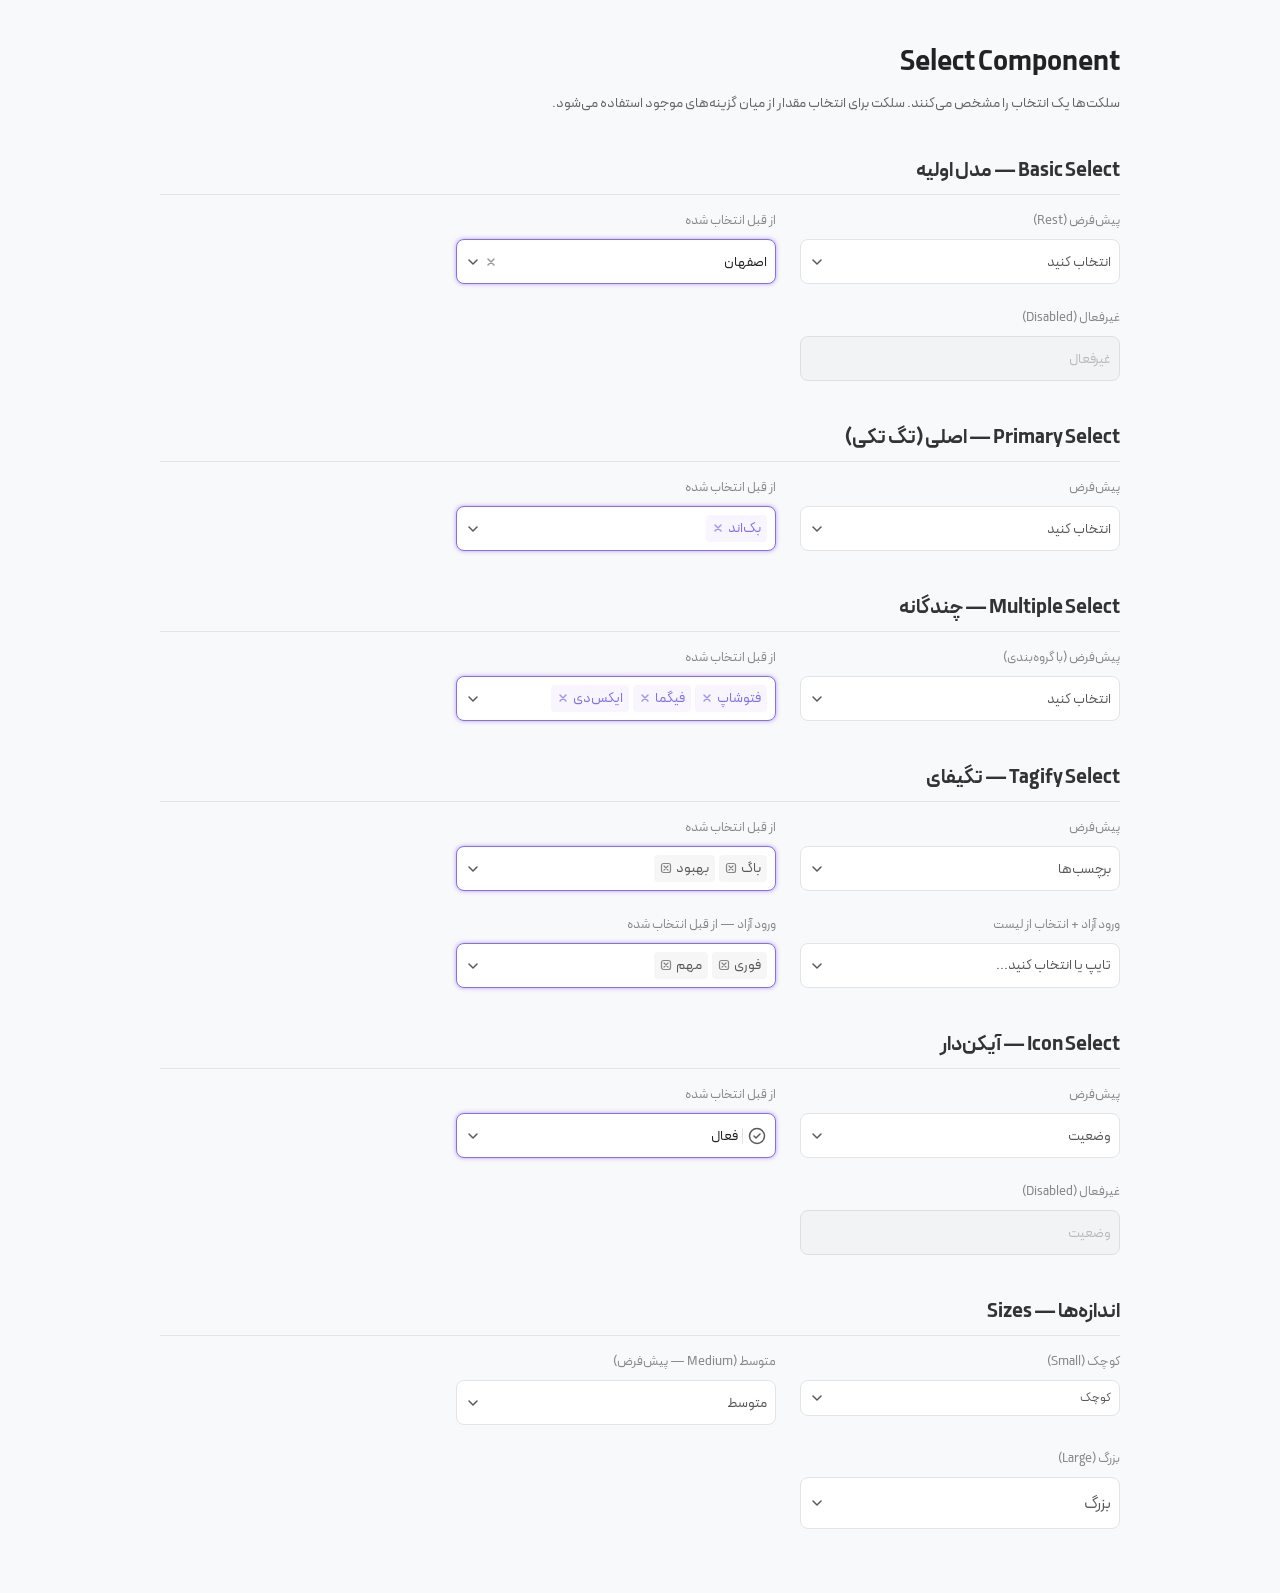
==== components/select/index.html @ 2869a3de "feat: initial commit — EsanjUiKit component library Pure HTML/CSS/JS UI component library with RTL (" ====
<!DOCTYPE html>
<html lang="fa" dir="rtl">
<head>
  <meta charset="UTF-8">
  <meta name="viewport" content="width=device-width, initial-scale=1.0">
  <title>Select Component — Demo</title>
  <link rel="stylesheet" href="../colors/colors.css">
  <link rel="stylesheet" href="../typography/typography.css">
  <link rel="stylesheet" href="select.css">
  <style>
    @font-face {
      font-family: 'Peyda(FaNum)';
      src: local('Peyda'), local('Peyda-Regular');
    }
    body {
      font-family: 'Peyda(FaNum)', Tahoma, sans-serif;
      background: #f8f9fa;
      margin: 0;
      padding: 40px 24px;
      direction: rtl;
    }
    h1 { font-size: 28px; color: #222; margin: 0 0 8px; }
    h2 { font-size: 20px; color: #333; margin: 40px 0 16px; padding-bottom: 8px; border-bottom: 1px solid #e2e4e6; }
    h3 { font-size: 16px; color: #555; margin: 24px 0 12px; }
    p.desc { color: #666; font-size: 14px; margin: 0 0 32px; }
    .demo-row {
      display: flex;
      flex-wrap: wrap;
      gap: 24px;
      align-items: flex-start;
      margin-bottom: 24px;
    }
    .demo-col {
      display: flex;
      flex-direction: column;
      gap: 8px;
    }
    .demo-col label {
      font-size: 13px;
      color: #888;
    }
    .container {
      max-width: 960px;
      margin: 0 auto;
    }
  </style>
</head>
<body>
  <div class="container">

    <h1>Select Component</h1>
    <p class="desc">سلکت‌ها یک انتخاب را مشخص می‌کنند. سلکت برای انتخاب مقدار از میان گزینه‌های موجود استفاده می‌شود.</p>

    <!-- ==========================================
         Basic Select
         ========================================== -->
    <h2>Basic Select — مدل اولیه</h2>

    <div class="demo-row">
      <div class="demo-col">
        <label>پیش‌فرض (Rest)</label>
        <div class="select select--basic" data-type="basic" data-placeholder="انتخاب کنید">
          <input type="hidden" name="basic_select" />
          <button class="select__trigger" type="button">
            <span class="select__value">انتخاب کنید</span>
          </button>
          <div class="select__dropdown">
            <div class="select__search">
              <input type="text" class="select__search-input" placeholder="جستجو..." />
            </div>
            <ul class="select__list" role="listbox">
              <li class="select__item" data-value="option1">گزینه اول</li>
              <li class="select__item" data-value="option2">گزینه دوم</li>
              <li class="select__item" data-value="option3">گزینه سوم</li>
              <li class="select__item" data-value="option4">گزینه چهارم</li>
              <li class="select__item" data-value="option5">گزینه پنجم</li>
              <li class="select__item" data-value="option6">گزینه ششم</li>
              <li class="select__item" data-value="option7">گزینه هفتم</li>
              <li class="select__item" data-value="option8">گزینه هشتم</li>
            </ul>
          </div>
        </div>
      </div>

      <div class="demo-col">
        <label>از قبل انتخاب شده</label>
        <div class="select select--basic" data-type="basic" data-placeholder="انتخاب کنید">
          <input type="hidden" name="city" />
          <button class="select__trigger" type="button">
            <span class="select__value">انتخاب کنید</span>
          </button>
          <div class="select__dropdown">
            <div class="select__search">
              <input type="text" class="select__search-input" placeholder="جستجو..." />
            </div>
            <ul class="select__list" role="listbox">
              <li class="select__item" data-value="tehran">تهران</li>
              <li class="select__item select__item--selected" data-value="isfahan">اصفهان</li>
              <li class="select__item" data-value="shiraz">شیراز</li>
              <li class="select__item" data-value="tabriz">تبریز</li>
              <li class="select__item" data-value="mashhad">مشهد</li>
            </ul>
          </div>
        </div>
      </div>

      <div class="demo-col">
        <label>غیرفعال (Disabled)</label>
        <div class="select select--basic select--disabled" data-type="basic" data-placeholder="غیرفعال">
          <button class="select__trigger" type="button" disabled>
            <span class="select__value">غیرفعال</span>
          </button>
          <div class="select__dropdown">
            <ul class="select__list" role="listbox">
              <li class="select__item">گزینه اول</li>
            </ul>
          </div>
        </div>
      </div>
    </div>

    <!-- ==========================================
         Primary Select (Single Tag)
         ========================================== -->
    <h2>Primary Select — اصلی (تگ تکی)</h2>

    <div class="demo-row">
      <div class="demo-col">
        <label>پیش‌فرض</label>
        <div class="select select--primary" data-type="primary" data-placeholder="انتخاب کنید">
          <input type="hidden" name="department" />
          <button class="select__trigger" type="button">
            <span class="select__value">انتخاب کنید</span>
          </button>
          <div class="select__dropdown">
            <ul class="select__list" role="listbox">
              <li class="select__item" data-value="design">طراحی</li>
              <li class="select__item" data-value="development">توسعه</li>
              <li class="select__item" data-value="marketing">بازاریابی</li>
              <li class="select__item" data-value="management">مدیریت</li>
            </ul>
          </div>
        </div>
      </div>

      <div class="demo-col">
        <label>از قبل انتخاب شده</label>
        <div class="select select--primary" data-type="primary" data-placeholder="انتخاب کنید">
          <input type="hidden" name="role" />
          <button class="select__trigger" type="button">
            <span class="select__value">انتخاب کنید</span>
          </button>
          <div class="select__dropdown">
            <ul class="select__list" role="listbox">
              <li class="select__item" data-value="frontend">فرانت‌اند</li>
              <li class="select__item select__item--selected" data-value="backend">بک‌اند</li>
              <li class="select__item" data-value="fullstack">فول‌استک</li>
              <li class="select__item" data-value="devops">دواپس</li>
            </ul>
          </div>
        </div>
      </div>
    </div>

    <!-- ==========================================
         Multiple Select
         ========================================== -->
    <h2>Multiple Select — چندگانه</h2>

    <div class="demo-row">
      <div class="demo-col">
        <label>پیش‌فرض (با گروه‌بندی)</label>
        <div class="select select--multiple" data-type="multiple" data-placeholder="انتخاب کنید">
          <input type="hidden" name="languages" />
          <button class="select__trigger" type="button">
            <span class="select__value">انتخاب کنید</span>
          </button>
          <div class="select__dropdown">
            <ul class="select__list" role="listbox" aria-multiselectable="true">
              <li class="select__item select__item--group">پایه</li>
              <li class="select__item" data-value="html">HTML</li>
              <li class="select__item" data-value="css">CSS</li>
              <li class="select__item" data-value="js">JavaScript</li>
              <li class="select__item select__item--group">فریم‌ورک</li>
              <li class="select__item" data-value="ts">TypeScript</li>
              <li class="select__item" data-value="react">React</li>
              <li class="select__item" data-value="vue">Vue</li>
            </ul>
          </div>
        </div>
      </div>

      <div class="demo-col">
        <label>از قبل انتخاب شده</label>
        <div class="select select--multiple" data-type="multiple" data-placeholder="مهارت‌ها">
          <input type="hidden" name="skills" />
          <button class="select__trigger" type="button">
            <span class="select__value">مهارت‌ها</span>
          </button>
          <div class="select__dropdown">
            <ul class="select__list" role="listbox" aria-multiselectable="true">
              <li class="select__item select__item--group">ادوبی</li>
              <li class="select__item select__item--selected" data-value="photoshop">فتوشاپ</li>
              <li class="select__item" data-value="illustrator">ایلاستریتور</li>
              <li class="select__item select__item--group">طراحی UI</li>
              <li class="select__item select__item--selected" data-value="figma">فیگما</li>
              <li class="select__item select__item--selected" data-value="xd">ایکس‌دی</li>
              <li class="select__item" data-value="sketch">اسکچ</li>
            </ul>
          </div>
        </div>
      </div>
    </div>

    <!-- ==========================================
         Tagify Select
         ========================================== -->
    <h2>Tagify Select — تگیفای</h2>

    <div class="demo-row">
      <div class="demo-col">
        <label>پیش‌فرض</label>
        <div class="select select--tagify" data-type="tagify" data-placeholder="برچسب‌ها">
          <input type="hidden" name="tags" />
          <button class="select__trigger" type="button">
            <span class="select__value">برچسب‌ها</span>
          </button>
          <div class="select__dropdown">
            <ul class="select__list" role="listbox" aria-multiselectable="true">
              <li class="select__item" data-value="urgent">فوری</li>
              <li class="select__item" data-value="important">مهم</li>
              <li class="select__item" data-value="review">بررسی</li>
              <li class="select__item" data-value="done">انجام شده</li>
              <li class="select__item" data-value="pending">در انتظار</li>
            </ul>
          </div>
        </div>
      </div>

      <div class="demo-col">
        <label>از قبل انتخاب شده</label>
        <div class="select select--tagify" data-type="tagify" data-placeholder="برچسب‌ها">
          <input type="hidden" name="labels" />
          <button class="select__trigger" type="button">
            <span class="select__value">برچسب‌ها</span>
          </button>
          <div class="select__dropdown">
            <ul class="select__list" role="listbox" aria-multiselectable="true">
              <li class="select__item select__item--selected" data-value="bug">باگ</li>
              <li class="select__item" data-value="feature">ویژگی</li>
              <li class="select__item select__item--selected" data-value="enhancement">بهبود</li>
              <li class="select__item" data-value="docs">مستندات</li>
            </ul>
          </div>
        </div>
      </div>

      <div class="demo-col">
        <label>ورود آزاد + انتخاب از لیست</label>
        <div class="select select--tagify" data-type="tagify" data-placeholder="تایپ یا انتخاب کنید..." data-free-input="true">
          <input type="hidden" name="free_tags" />
          <button class="select__trigger" type="button"></button>
          <div class="select__dropdown">
            <ul class="select__list" role="listbox" aria-multiselectable="true">
              <li class="select__item" data-value="فوری">فوری</li>
              <li class="select__item" data-value="مهم">مهم</li>
              <li class="select__item" data-value="بررسی">بررسی</li>
              <li class="select__item" data-value="انجام شده">انجام شده</li>
              <li class="select__item" data-value="در انتظار">در انتظار</li>
            </ul>
          </div>
        </div>
      </div>

      <div class="demo-col">
        <label>ورود آزاد — از قبل انتخاب شده</label>
        <div class="select select--tagify" data-type="tagify" data-placeholder="تایپ یا انتخاب کنید..." data-free-input="true">
          <input type="hidden" name="free_tags_preset" />
          <button class="select__trigger" type="button"></button>
          <div class="select__dropdown">
            <ul class="select__list" role="listbox" aria-multiselectable="true">
              <li class="select__item select__item--selected" data-value="فوری">فوری</li>
              <li class="select__item select__item--selected" data-value="مهم">مهم</li>
              <li class="select__item" data-value="بررسی">بررسی</li>
              <li class="select__item" data-value="انجام شده">انجام شده</li>
            </ul>
          </div>
        </div>
      </div>
    </div>

    <!-- ==========================================
         Icon Select
         ========================================== -->
    <h2>Icon Select — آیکن‌دار</h2>

    <div class="demo-row">
      <div class="demo-col">
        <label>پیش‌فرض</label>
        <div class="select select--icon" data-type="icon" data-placeholder="وضعیت">
          <input type="hidden" name="status" />
          <button class="select__trigger" type="button">
            <span class="select__value">وضعیت</span>
          </button>
          <div class="select__dropdown">
            <ul class="select__list" role="listbox">
              <li class="select__item" data-value="active">
                <span class="select__item-icon">
                  <svg viewBox="0 0 20 20" fill="none" xmlns="http://www.w3.org/2000/svg">
                    <circle cx="10" cy="10" r="7.5" stroke="currentColor" stroke-width="1.5"/>
                    <path d="M7 10L9 12L13 8" stroke="currentColor" stroke-width="1.5" stroke-linecap="round" stroke-linejoin="round"/>
                  </svg>
                </span>
                فعال
              </li>
              <li class="select__item" data-value="inactive">
                <span class="select__item-icon">
                  <svg viewBox="0 0 20 20" fill="none">
                    <circle cx="10" cy="10" r="7.5" stroke="currentColor" stroke-width="1.5"/>
                    <path d="M7.5 7.5L12.5 12.5M12.5 7.5L7.5 12.5" stroke="currentColor" stroke-width="1.5" stroke-linecap="round"/>
                  </svg>
                </span>
                غیرفعال
              </li>
              <li class="select__item" data-value="pending">
                <span class="select__item-icon">
                  <svg viewBox="0 0 20 20" fill="none">
                    <circle cx="10" cy="10" r="7.5" stroke="currentColor" stroke-width="1.5"/>
                    <path d="M10 6.5V10L12.5 12" stroke="currentColor" stroke-width="1.5" stroke-linecap="round" stroke-linejoin="round"/>
                  </svg>
                </span>
                در انتظار
              </li>
              <li class="select__item" data-value="archived">
                <span class="select__item-icon">
                  <svg viewBox="0 0 20 20" fill="none">
                    <rect x="3.5" y="8" width="13" height="8.5" rx="1" stroke="currentColor" stroke-width="1.5"/>
                    <path d="M2.5 5.5H17.5" stroke="currentColor" stroke-width="1.5" stroke-linecap="round"/>
                    <path d="M1.5 3.5H18.5" stroke="currentColor" stroke-width="1.5" stroke-linecap="round"/>
                    <path d="M8 11.5H12" stroke="currentColor" stroke-width="1.5" stroke-linecap="round"/>
                  </svg>
                </span>
                آرشیو
              </li>
            </ul>
          </div>
        </div>
      </div>

      <div class="demo-col">
        <label>از قبل انتخاب شده</label>
        <div class="select select--icon" data-type="icon" data-placeholder="وضعیت">
          <input type="hidden" name="status_preset" />
          <button class="select__trigger" type="button">
            <span class="select__value">وضعیت</span>
          </button>
          <div class="select__dropdown">
            <ul class="select__list" role="listbox">
              <li class="select__item select__item--selected" data-value="active">
                <span class="select__item-icon">
                  <svg viewBox="0 0 20 20" fill="none">
                    <circle cx="10" cy="10" r="7.5" stroke="currentColor" stroke-width="1.5"/>
                    <path d="M7 10L9 12L13 8" stroke="currentColor" stroke-width="1.5" stroke-linecap="round" stroke-linejoin="round"/>
                  </svg>
                </span>
                فعال
              </li>
              <li class="select__item" data-value="inactive">
                <span class="select__item-icon">
                  <svg viewBox="0 0 20 20" fill="none">
                    <circle cx="10" cy="10" r="7.5" stroke="currentColor" stroke-width="1.5"/>
                    <path d="M7.5 7.5L12.5 12.5M12.5 7.5L7.5 12.5" stroke="currentColor" stroke-width="1.5" stroke-linecap="round"/>
                  </svg>
                </span>
                غیرفعال
              </li>
              <li class="select__item" data-value="pending">
                <span class="select__item-icon">
                  <svg viewBox="0 0 20 20" fill="none">
                    <circle cx="10" cy="10" r="7.5" stroke="currentColor" stroke-width="1.5"/>
                    <path d="M10 6.5V10L12.5 12" stroke="currentColor" stroke-width="1.5" stroke-linecap="round" stroke-linejoin="round"/>
                  </svg>
                </span>
                در انتظار
              </li>
            </ul>
          </div>
        </div>
      </div>

      <div class="demo-col">
        <label>غیرفعال (Disabled)</label>
        <div class="select select--icon select--disabled" data-type="icon" data-placeholder="وضعیت">
          <button class="select__trigger" type="button" disabled>
            <span class="select__value">وضعیت</span>
          </button>
          <div class="select__dropdown">
            <ul class="select__list" role="listbox">
              <li class="select__item" data-value="active">
                <span class="select__item-icon">
                  <svg viewBox="0 0 20 20" fill="none">
                    <circle cx="10" cy="10" r="7.5" stroke="currentColor" stroke-width="1.5"/>
                    <path d="M7 10L9 12L13 8" stroke="currentColor" stroke-width="1.5" stroke-linecap="round" stroke-linejoin="round"/>
                  </svg>
                </span>
                فعال
              </li>
            </ul>
          </div>
        </div>
      </div>
    </div>

    <!-- ==========================================
         Size Variants
         ========================================== -->
    <h2>اندازه‌ها — Sizes</h2>

    <div class="demo-row">
      <div class="demo-col">
        <label>کوچک (Small)</label>
        <div class="select select--basic select--sm" data-type="basic" data-placeholder="کوچک">
          <input type="hidden" name="size_sm" />
          <button class="select__trigger" type="button">
            <span class="select__value">کوچک</span>
          </button>
          <div class="select__dropdown">
            <div class="select__search">
              <input type="text" class="select__search-input" placeholder="جستجو..." />
            </div>
            <ul class="select__list" role="listbox">
              <li class="select__item" data-value="a">گزینه الف</li>
              <li class="select__item" data-value="b">گزینه ب</li>
              <li class="select__item" data-value="c">گزینه ج</li>
            </ul>
          </div>
        </div>
      </div>

      <div class="demo-col">
        <label>متوسط (Medium — پیش‌فرض)</label>
        <div class="select select--basic" data-type="basic" data-placeholder="متوسط">
          <input type="hidden" name="size_md" />
          <button class="select__trigger" type="button">
            <span class="select__value">متوسط</span>
          </button>
          <div class="select__dropdown">
            <div class="select__search">
              <input type="text" class="select__search-input" placeholder="جستجو..." />
            </div>
            <ul class="select__list" role="listbox">
              <li class="select__item" data-value="a">گزینه الف</li>
              <li class="select__item" data-value="b">گزینه ب</li>
              <li class="select__item" data-value="c">گزینه ج</li>
            </ul>
          </div>
        </div>
      </div>

      <div class="demo-col">
        <label>بزرگ (Large)</label>
        <div class="select select--basic select--lg" data-type="basic" data-placeholder="بزرگ">
          <input type="hidden" name="size_lg" />
          <button class="select__trigger" type="button">
            <span class="select__value">بزرگ</span>
          </button>
          <div class="select__dropdown">
            <div class="select__search">
              <input type="text" class="select__search-input" placeholder="جستجو..." />
            </div>
            <ul class="select__list" role="listbox">
              <li class="select__item" data-value="a">گزینه الف</li>
              <li class="select__item" data-value="b">گزینه ب</li>
              <li class="select__item" data-value="c">گزینه ج</li>
            </ul>
          </div>
        </div>
      </div>
    </div>
  </div>
  <script src="select.js"></script>
</body>
</html>
---- components/colors/colors.css ----
/**
 * Design System Colors
 */

:root {
  /* --- Blue --- */
  --blue-1000: #001322;
  --blue-900: #002440;
  --blue-800: #004377;
  --blue-700: #005BA1;
  --blue-600: #006CBF;
  --blue-500: #0078D4;
  --blue-400: #1A86D9;
  --blue-300: #3595DE;
  --blue-200: #4EAEF7;
  --blue-100: #A9D3F2;
  --blue-75: #D0E7F8;
  --blue-50: #F3F9FD;

  /* --- Cranberry --- */
  --cranberry-1000: #200205;
  --cranberry-900: #3B0509;
  --cranberry-800: #6E0811;
  --cranberry-700: #960B18;
  --cranberry-600: #B10E1C;
  --cranberry-500: #C50F1F;
  --cranberry-400: #CC2635;
  --cranberry-300: #D33F4C;
  --cranberry-200: #DC626D;
  --cranberry-100: #EEACB2;
  --cranberry-75: #F6D1D5;
  --cranberry-50: #F9E7E9;
  --cranberry-25: #FDF3F4;

  /* --- Gold --- */
  --gold-1000: #1F1900;
  --gold-900: #3A2F00;
  --gold-800: #6C5700;
  --gold-700: #937700;
  --gold-600: #AE8C00;
  --gold-500: #C19C00;
  --gold-400: #C8A718;
  --gold-300: #D0B232;
  --gold-200: #DAC157;
  --gold-100: #ECDFA5;
  --gold-75: #F5EECE;
  --gold-50: #FDFBF2;

  /* --- Green --- */
  --green-1000: #031403;
  --green-900: #052505;
  --green-800: #094509;
  --green-700: #0C5E0C;
  --green-600: #0E700E;
  --green-500: #107C10;
  --green-400: #218C21;
  --green-300: #359B35;
  --green-200: #54B054;
  --green-100: #9FD89F;
  --green-75: #C9EAC9;
  --green-50: #E7F2E7;
  --green-25: #F1FAF1;

  /* --- Lavender --- */
  --lavender-1000: #120F25;
  --lavender-900: #221D46;
  --lavender-800: #3F3682;
  --lavender-700: #5649B0;
  --lavender-600: #6656D1;
  --lavender-500: #7160E8;
  --lavender-400: #8172EB;
  --lavender-300: #9184EE;
  --lavender-200: #A79CF1;
  --lavender-100: #D2CCF8;
  --lavender-75: #E7E4FB;
  --lavender-50: #F9F8FE;

  /* --- Orange --- */
  --orange-1000: #271002;
  --orange-900: #4A1E04;
  --orange-800: #8A3707;
  --orange-700: #BC4B09;
  --orange-600: #DE590B;
  --orange-500: #F7630C;
  --orange-400: #F87528;
  --orange-300: #F98845;
  --orange-200: #FAA06B;
  --orange-100: #FDCFB4;
  --orange-75: #FEE5D7;
  --orange-50: #FEEFE7;
  --orange-25: #FFF9F5;

  /* --- Neutral --- */
  --neutral-1000: #000000;
  --neutral-980: #0A0A0A;
  --neutral-960: #0F0F0F;
  --neutral-940: #141414;
  --neutral-920: #191919;
  --neutral-900: #1E1E1E;
  --neutral-880: #222323;
  --neutral-860: #272828;
  --neutral-840: #2C2D2D;
  --neutral-820: #313232;
  --neutral-800: #363737;
  --neutral-780: #3B3C3C;
  --neutral-760: #404041;
  --neutral-740: #454546;
  --neutral-720: #4A4A4B;
  --neutral-700: #4F4F50;
  --neutral-680: #545455;
  --neutral-660: #59595A;
  --neutral-640: #5D5E5F;
  --neutral-620: #626364;
  --neutral-600: #676869;
  --neutral-580: #6C6D6E;
  --neutral-560: #717273;
  --neutral-540: #767778;
  --neutral-520: #7B7C7D;
  --neutral-500: #808182;
  --neutral-480: #858687;
  --neutral-460: #8A8B8C;
  --neutral-440: #8F9091;
  --neutral-420: #949596;
  --neutral-400: #999A9B;
  --neutral-380: #9D9FA0;
  --neutral-360: #A2A4A5;
  --neutral-340: #A7A9AA;
  --neutral-320: #ACAEAF;
  --neutral-300: #B1B3B4;
  --neutral-280: #B6B8B9;
  --neutral-260: #BBBCBE;
  --neutral-240: #C0C1C3;
  --neutral-220: #C5C6C8;
  --neutral-200: #CACBCD;
  --neutral-180: #CFD0D2;
  --neutral-160: #D4D5D7;
  --neutral-140: #D8DADC;
  --neutral-120: #DDDFE1;
  --neutral-100: #E2E4E6;
  --neutral-80: #E7E9EB;
  --neutral-60: #ECEEF0;
  --neutral-40: #F1F3F5;
  --neutral-20: #F6F8FA;
  --neutral-0: #FFFFFF;

  /* --- Brand --- */
  --brand-1000: #0D382F;
  --brand-900: #114B3E;
  --brand-800: #155E4E;
  --brand-700: #19705E;
  --brand-600: #1D836D;
  --brand-500: #22967D;
  --brand-400: #26A88C;
  --brand-300: #2ABB9C;
  --brand-200: #3FC2A6;
  --brand-100: #55C9B0;
  --brand-75: #6ACFBA;
  --brand-50: #7FD6C4;
  --brand-25: #95DDCE;
  --brand-10: #AAE4D7;
  --brand-5: #EAF8F5;


  /* ==========================================
     Semantic Tokens
     ========================================== */
  --primary: var(--brand-400);
  --secondary: var(--neutral-880);

  /* --- Success --- */
  --success-bg-1-rest: var(--green-25);
  --success-bg-1-hover: var(--green-50);
  --success-bg-2-rest: var(--green-500);
  --success-text-1-rest: var(--green-500);
  --success-text-1-hover: var(--green-700);
  --success-bg-inverted-hover: var(--green-300);
  --success-stroke-1-rest: var(--green-100);
  --success-stroke-2-rest: var(--green-500);

  /* --- Warning --- */
  --warning-bg-1-rest: var(--orange-25);
  --warning-bg-1-hover: var(--orange-50);
  --warning-bg-2-rest: var(--orange-500);
  --warning-text-1-rest: var(--orange-500);
  --warning-text-1-hover: var(--orange-700);
  --warning-bg-inverted-hover: var(--orange-300);
  --warning-stroke-1-rest: var(--orange-100);
  --warning-stroke-2-rest: var(--orange-500);

  /* --- Danger --- */
  --danger-bg-1-rest: var(--cranberry-25);
  --danger-bg-1-hover: var(--cranberry-50);
  --danger-bg-2-rest: var(--cranberry-500);
  --danger-text-1-rest: var(--cranberry-500);
  --danger-text-1-hover: var(--cranberry-700);
  --danger-bg-inverted-hover: var(--cranberry-300);
  --danger-stroke-1-rest: var(--cranberry-100);
  --danger-stroke-2-rest: var(--cranberry-500);

  /* --- Info --- */
  --info-bg-1-rest: var(--blue-50);
  --info-bg-1-hover: var(--blue-75);
  --info-bg-2-rest: var(--blue-500);
  --info-text-1-rest: var(--blue-500);
  --info-text-1-hover: var(--blue-700);
  --info-bg-inverted-hover: var(--blue-300);
  --info-stroke-1-rest: var(--blue-100);
  --info-stroke-2-rest: var(--blue-500);
  --neutral: var(--neutral-1000);
  --inverse: var(--neutral-0);
  --disabled: var(--neutral-80);

  /* --- Brand --- */
}
---- components/typography/typography.css ----
/**
 * Typography Component Styles
 * کامپوننت تایپوگرافی - استایل‌ها
 *
 * این فایل شامل تمام استایل‌های تایپوگرافی سیستم طراحی است
 * مطابق با Design Tokens استخراج شده از Figma
 *
 * ساختار HTML:
 * <h1 class="typo typo--display">عنوان نمایشی</h1>
 * <p class="typo typo--body-medium-150">متن بدنه</p>
 */

/* ==========================================
   @font-face — Peyda(FaNum)
   ========================================== */

@font-face {
  font-family: 'Peyda(FaNum)';
  src: url('woff2/PeydaFaNumWeb-Thin.woff2') format('woff2');
  font-weight: 100;
  font-style: normal;
  font-display: swap;
}

@font-face {
  font-family: 'Peyda(FaNum)';
  src: url('woff2/PeydaFaNumWeb-ExtraLight.woff2') format('woff2');
  font-weight: 200;
  font-style: normal;
  font-display: swap;
}

@font-face {
  font-family: 'Peyda(FaNum)';
  src: url('woff2/PeydaFaNumWeb-Light.woff2') format('woff2');
  font-weight: 300;
  font-style: normal;
  font-display: swap;
}

@font-face {
  font-family: 'Peyda(FaNum)';
  src: url('woff2/PeydaFaNumWeb-Regular.woff2') format('woff2');
  font-weight: 400;
  font-style: normal;
  font-display: swap;
}

@font-face {
  font-family: 'Peyda(FaNum)';
  src: url('woff2/PeydaFaNumWeb-Medium.woff2') format('woff2');
  font-weight: 500;
  font-style: normal;
  font-display: swap;
}

@font-face {
  font-family: 'Peyda(FaNum)';
  src: url('woff2/PeydaFaNumWeb-SemiBold.woff2') format('woff2');
  font-weight: 600;
  font-style: normal;
  font-display: swap;
}

@font-face {
  font-family: 'Peyda(FaNum)';
  src: url('woff2/PeydaFaNumWeb-Bold.woff2') format('woff2');
  font-weight: 700;
  font-style: normal;
  font-display: swap;
}

@font-face {
  font-family: 'Peyda(FaNum)';
  src: url('woff2/PeydaFaNumWeb-ExtraBold.woff2') format('woff2');
  font-weight: 800;
  font-style: normal;
  font-display: swap;
}

@font-face {
  font-family: 'Peyda(FaNum)';
  src: url('woff2/PeydaFaNumWeb-Black.woff2') format('woff2');
  font-weight: 900;
  font-style: normal;
  font-display: swap;
}

@font-face {
  font-family: 'Peyda(FaNum)';
  src: url('woff2/PeydaFaNumWeb-ExtraBlack.woff2') format('woff2');
  font-weight: 950;
  font-style: normal;
  font-display: swap;
}

/* ==========================================
   CSS Custom Properties از Design Tokens
   ========================================== */

:root {
  /* Font Family */
  --typo-font-family: 'Peyda(FaNum)', sans-serif;

  /* Display */
  --typo-display-size: 58px;
  --typo-display-weight: 700;
  --typo-display-line-height: 75px;

  /* Large Title */
  --typo-large-title-size: 40px;
  --typo-large-title-weight: 600;
  --typo-large-title-line-height: 52px;

  /* Heading 1 */
  --typo-heading-1-size: 32px;
  --typo-heading-1-weight: 700;
  --typo-heading-1-line-height: 1.3;

  /* Heading 2 */
  --typo-heading-2-size: 28px;
  --typo-heading-2-weight: 600;
  --typo-heading-2-line-height: 1.3;

  /* Heading 3 */
  --typo-heading-3-size: 24px;
  --typo-heading-3-weight: 600;
  --typo-heading-3-line-height: 1.3;

  /* Heading 4 */
  --typo-heading-4-size: 20px;
  --typo-heading-4-weight: 600;
  --typo-heading-4-line-height: 1.3;

  /* Heading 5 */
  --typo-heading-5-size: 18px;
  --typo-heading-5-weight: 500;
  --typo-heading-5-line-height: 1.3;

  /* Heading 6 */
  --typo-heading-6-size: 16px;
  --typo-heading-6-weight: 500;
  --typo-heading-6-line-height: 1.3;

  /* Body Large */
  --typo-body-large-200-size: 16px;
  --typo-body-large-200-weight: 400;
  --typo-body-large-200-line-height: 2;

  --typo-body-large-150-size: 16px;
  --typo-body-large-150-weight: 400;
  --typo-body-large-150-line-height: 1.5;

  --typo-body-large-emp-size: 16px;
  --typo-body-large-emp-weight: 500;
  --typo-body-large-emp-line-height: 1.5;

  /* Body Medium */
  --typo-body-medium-200-size: 14px;
  --typo-body-medium-200-weight: 400;
  --typo-body-medium-200-line-height: 2;

  --typo-body-medium-150-size: 14px;
  --typo-body-medium-150-weight: 400;
  --typo-body-medium-150-line-height: 1.5;

  --typo-body-medium-emp-size: 14px;
  --typo-body-medium-emp-weight: 500;
  --typo-body-medium-emp-line-height: 1.5;

  /* Body Small */
  --typo-body-small-200-size: 12px;
  --typo-body-small-200-weight: 400;
  --typo-body-small-200-line-height: 2;

  --typo-body-small-150-size: 12px;
  --typo-body-small-150-weight: 400;
  --typo-body-small-150-line-height: 1.5;

  --typo-body-small-emp-size: 12px;
  --typo-body-small-emp-weight: 500;
  --typo-body-small-emp-line-height: 1.5;

  /* Caption */
  --typo-caption-size: 13px;
  --typo-caption-weight: 400;
  --typo-caption-line-height: 1.3;

  --typo-caption-emp-size: 13px;
  --typo-caption-emp-weight: 500;
  --typo-caption-emp-line-height: 1.3;

  /* Button */
  --typo-button-large-size: 14px;
  --typo-button-large-weight: 500;
  --typo-button-large-line-height: 1.4;

  --typo-button-medium-size: 14px;
  --typo-button-medium-weight: 500;
  --typo-button-medium-line-height: 1.4;

  --typo-button-small-size: 12px;
  --typo-button-small-weight: 500;
  --typo-button-small-line-height: 1.4;
}

/* ==========================================
   Base Class (کلاس پایه)
   ========================================== */

.typo {
  font-family: var(--typo-font-family);
  letter-spacing: 0;
  font-style: normal;
  text-align: right;
}

/* ==========================================
   Display (نمایشی)
   ========================================== */

.typo--display {
  font-size: var(--typo-display-size);
  font-weight: var(--typo-display-weight);
  line-height: var(--typo-display-line-height);
}

/* ==========================================
   Large Title (عنوان بزرگ)
   ========================================== */

.typo--large-title {
  font-size: var(--typo-large-title-size);
  font-weight: var(--typo-large-title-weight);
  line-height: var(--typo-large-title-line-height);
}

/* ==========================================
   Headings (سرتیترها)
   ========================================== */

.typo--heading-1 {
  font-size: var(--typo-heading-1-size);
  font-weight: var(--typo-heading-1-weight);
  line-height: var(--typo-heading-1-line-height);
}

.typo--heading-2 {
  font-size: var(--typo-heading-2-size);
  font-weight: var(--typo-heading-2-weight);
  line-height: var(--typo-heading-2-line-height);
}

.typo--heading-3 {
  font-size: var(--typo-heading-3-size);
  font-weight: var(--typo-heading-3-weight);
  line-height: var(--typo-heading-3-line-height);
}

.typo--heading-4 {
  font-size: var(--typo-heading-4-size);
  font-weight: var(--typo-heading-4-weight);
  line-height: var(--typo-heading-4-line-height);
}

.typo--heading-5 {
  font-size: var(--typo-heading-5-size);
  font-weight: var(--typo-heading-5-weight);
  line-height: var(--typo-heading-5-line-height);
}

.typo--heading-6 {
  font-size: var(--typo-heading-6-size);
  font-weight: var(--typo-heading-6-weight);
  line-height: var(--typo-heading-6-line-height);
}

/* ==========================================
   Body Large (متن بدنه بزرگ — 16px)
   ========================================== */

.typo--body-large-200 {
  font-size: var(--typo-body-large-200-size);
  font-weight: var(--typo-body-large-200-weight);
  line-height: var(--typo-body-large-200-line-height);
}

.typo--body-large-150 {
  font-size: var(--typo-body-large-150-size);
  font-weight: var(--typo-body-large-150-weight);
  line-height: var(--typo-body-large-150-line-height);
}

.typo--body-large-emp {
  font-size: var(--typo-body-large-emp-size);
  font-weight: var(--typo-body-large-emp-weight);
  line-height: var(--typo-body-large-emp-line-height);
}

/* ==========================================
   Body Medium (متن بدنه متوسط — 14px)
   ========================================== */

.typo--body-medium-200 {
  font-size: var(--typo-body-medium-200-size);
  font-weight: var(--typo-body-medium-200-weight);
  line-height: var(--typo-body-medium-200-line-height);
}

.typo--body-medium-150 {
  font-size: var(--typo-body-medium-150-size);
  font-weight: var(--typo-body-medium-150-weight);
  line-height: var(--typo-body-medium-150-line-height);
}

.typo--body-medium-emp {
  font-size: var(--typo-body-medium-emp-size);
  font-weight: var(--typo-body-medium-emp-weight);
  line-height: var(--typo-body-medium-emp-line-height);
}

/* ==========================================
   Body Small (متن بدنه کوچک — 12px)
   ========================================== */

.typo--body-small-200 {
  font-size: var(--typo-body-small-200-size);
  font-weight: var(--typo-body-small-200-weight);
  line-height: var(--typo-body-small-200-line-height);
}

.typo--body-small-150 {
  font-size: var(--typo-body-small-150-size);
  font-weight: var(--typo-body-small-150-weight);
  line-height: var(--typo-body-small-150-line-height);
}

.typo--body-small-emp {
  font-size: var(--typo-body-small-emp-size);
  font-weight: var(--typo-body-small-emp-weight);
  line-height: var(--typo-body-small-emp-line-height);
}

/* ==========================================
   Caption (زیرنویس — 13px)
   ========================================== */

.typo--caption {
  font-size: var(--typo-caption-size);
  font-weight: var(--typo-caption-weight);
  line-height: var(--typo-caption-line-height);
}

.typo--caption-emp {
  font-size: var(--typo-caption-emp-size);
  font-weight: var(--typo-caption-emp-weight);
  line-height: var(--typo-caption-emp-line-height);
}

/* ==========================================
   Button (دکمه)
   ========================================== */

.typo--button-large {
  font-size: var(--typo-button-large-size);
  font-weight: var(--typo-button-large-weight);
  line-height: var(--typo-button-large-line-height);
}

.typo--button-medium {
  font-size: var(--typo-button-medium-size);
  font-weight: var(--typo-button-medium-weight);
  line-height: var(--typo-button-medium-line-height);
}

.typo--button-small {
  font-size: var(--typo-button-small-size);
  font-weight: var(--typo-button-small-weight);
  line-height: var(--typo-button-small-line-height);
}

/* ==========================================
   RTL / LTR Support (پشتیبانی راست‌به‌چپ)
   ========================================== */

[dir="ltr"] .typo,
.typo[dir="ltr"] {
  text-align: left;
}
---- components/select/select.css ----
/**
 * Select Component Styles
 * کامپوننت انتخاب (Select) - استایل‌ها
 *
 * مطابق با Design Tokens استخراج شده از Figma
 *
 * ساختار HTML:
 * <div class="select select--basic">
 *   <button class="select__trigger">
 *     <span class="select__value">انتخاب کنید</span>
 *     <svg class="select__chevron">...</svg>
 *   </button>
 *   <div class="select__dropdown">
 *     <div class="select__search">
 *       <input class="select__search-input" />
 *     </div>
 *     <ul class="select__list" role="listbox">
 *       <li class="select__item" role="option">آیتم</li>
 *     </ul>
 *   </div>
 * </div>
 */

/* ==========================================
   CSS Custom Properties از Design Tokens
   ========================================== */

:root {
  /* Neutral Colors */
  --select-color-bg: var(--neutral-0);
  --select-color-text: var(--neutral-660);
  --select-color-title: var(--neutral-880);
  --select-color-disabled-text: var(--neutral-260);
  --select-color-disabled-bg: var(--neutral-40);
  --select-color-placeholder: var(--neutral-660);

  /* Stroke Colors */
  --select-color-stroke-rest: var(--neutral-100);
  --select-color-stroke-hover: var(--neutral-140);
  --select-color-stroke-search: var(--neutral-200);
  --select-color-stroke-disabled: var(--neutral-120);

  /* Accent Colors */
  --select-color-accent: var(--lavender-400);
  --select-color-accent-bg: rgba(138, 56, 245, 0.05);

  /* Tag Colors — Single (Primary) */
  --select-color-tag-single-bg: rgba(138, 56, 245, 0.05);
  --select-color-tag-single-text: var(--lavender-400);

  /* Tag Colors — Multiple */
  --select-color-tag-multi-bg: rgba(89, 89, 90, 0.05);
  --select-color-tag-multi-text: var(--neutral-660);

  /* Scrollbar */
  --select-color-scrollbar: var(--neutral-140);

  /* Radius */
  --select-radius: 8px;
  --select-radius-dropdown: 8px;
  --select-radius-item: 4px;
  --select-radius-tag: 4px;
  --select-radius-search: 4px;

  /* Shadow */
  --select-shadow-dropdown: 1px 4px 5.8px 0px rgba(93, 93, 93, 0.09);
  --select-shadow-active: 0px 0px 4px 0px rgba(138, 56, 245, 0.5);

  /* Spacing */
  --select-trigger-padding-x: 8px;
  --select-trigger-gap: 4px;
  --select-trigger-tag-gap: 8px;
  --select-dropdown-padding: 8px;
  --select-item-gap: 4px;
  --select-item-padding-x: 5px;
  --select-tag-padding-x: 6px;
  --select-tag-gap: 4px;

  /* Size */
  --select-width: 320px;
  --select-trigger-height: 45px;
  --select-search-height: 32px;
  --select-chevron-size: 16px;
  --select-close-icon-size: 12px;
  --select-tag-close-size: 12px;
  --select-indicator-height: 1.5px;
  --select-scrollbar-width: 5px;
  --select-scrollbar-height: 10px;

  /* Transition */
  --select-transition: 0.15s ease;
}

/* ==========================================
   Base Component (ساختار پایه)
   ========================================== */

.select {
  position: relative;
  width: var(--select-width);
  font-family: var(--typo-font-family);
  box-sizing: border-box;
  direction: rtl;
}

.select *,
.select *::before,
.select *::after {
  box-sizing: border-box;
}

/* ==========================================
   Trigger (ناحیه کلیک‌پذیر)
   ========================================== */

.select__trigger {
  position: relative;
  width: 100%;
  min-height: var(--select-trigger-height);
  display: flex;
  align-items: center;
  gap: var(--select-trigger-gap);
  padding: 0 var(--select-trigger-padding-x);
  background: var(--select-color-bg);
  border: 1px solid var(--select-color-stroke-rest);
  border-radius: var(--select-radius);
  cursor: pointer;
  font-family: inherit;
  font-size: var(--typo-body-medium-200-size);
  color: var(--select-color-text);
  transition: border-color var(--select-transition), box-shadow var(--select-transition);
  outline: none;
  text-align: right;
  -webkit-appearance: none;
  appearance: none;
}

.select__trigger:hover {
  border-color: var(--select-color-stroke-hover);
}

/* ==========================================
   Value & Placeholder (مقدار / placeholder)
   ========================================== */

.select__value {
  flex: 1;
  overflow: hidden;
  text-overflow: ellipsis;
  white-space: nowrap;
  color: var(--select-color-placeholder);
  pointer-events: none;
}

.select__value--selected {
  color: var(--select-color-title);
}

/* ==========================================
   Chevron Icon (آیکن فلش)
   ========================================== */

.select__chevron {
  flex-shrink: 0;
  width: var(--select-chevron-size);
  height: var(--select-chevron-size);
  color: var(--select-color-text);
  transition: transform var(--select-transition);
  pointer-events: none;
}

/* ==========================================
   Tags Container (کانتینر تگ‌ها)
   ========================================== */

.select__tags {
  flex: 1;
  display: flex;
  flex-wrap: wrap;
  align-items: center;
  gap: var(--select-tag-gap);
  min-width: 0;
  padding: 4px 0;
}

/* ==========================================
   Tag (تگ انتخاب)
   ========================================== */

.select__tag {
  display: inline-flex;
  align-items: center;
  gap: var(--select-tag-gap);
  padding: 2px var(--select-tag-padding-x);
  border-radius: var(--select-radius-tag);
  font-size: var(--typo-body-medium-200-size);
  font-weight: var(--typo-body-medium-200-weight);
  line-height: 1.6;
  max-width: 100%;
  overflow: hidden;
}

.select__tag-text {
  overflow: hidden;
  text-overflow: ellipsis;
  white-space: nowrap;
}

.select__tag--single {
  background: var(--select-color-tag-single-bg);
  color: var(--select-color-tag-single-text);
}

.select__tag--multiple {
  background: var(--select-color-tag-multi-bg);
  color: var(--select-color-tag-multi-text);
}

/* ==========================================
   Tag Close Button (دکمه حذف تگ)
   ========================================== */

.select__tag-close {
  flex-shrink: 0;
  display: flex;
  align-items: center;
  justify-content: center;
  width: var(--select-tag-close-size);
  height: var(--select-tag-close-size);
  padding: 0;
  margin: 0;
  border: none;
  background: transparent;
  color: inherit;
  cursor: pointer;
  opacity: 0.7;
  transition: opacity var(--select-transition);
}

.select__tag-close:hover {
  opacity: 1;
}

.select__tag-close svg {
  width: 100%;
  height: 100%;
}

/* ==========================================
   Clear Button (دکمه پاک کردن مقدار — Basic)
   ========================================== */

.select__clear {
  flex-shrink: 0;
  display: flex;
  align-items: center;
  justify-content: center;
  width: var(--select-close-icon-size);
  height: var(--select-close-icon-size);
  padding: 0;
  border: none;
  background: transparent;
  color: var(--select-color-text);
  cursor: pointer;
  opacity: 0.6;
  transition: opacity var(--select-transition);
}

.select__clear:hover {
  opacity: 1;
}

.select__clear svg {
  width: 100%;
  height: 100%;
}

/* ==========================================
   Dropdown (پنل باز شونده)
   ========================================== */

.select__dropdown {
  position: absolute;
  top: 100%;
  left: 0;
  right: 0;
  background: var(--select-color-bg);
  border: 1px solid var(--select-color-stroke-rest);
  border-radius: var(--select-radius-dropdown);
  box-shadow: var(--select-shadow-dropdown);
  padding: var(--select-dropdown-padding);
  z-index: 100;
  display: none;
  flex-direction: column;
  gap: var(--select-item-gap);
}

/* ==========================================
   Search (فیلد جستجو)
   ========================================== */

.select__search {
  padding-bottom: var(--select-item-gap);
}

.select__search-input {
  width: 100%;
  height: var(--select-search-height);
  padding: 0 var(--select-item-padding-x);
  border: 1px solid var(--select-color-stroke-search);
  border-radius: var(--select-radius-search);
  background: var(--select-color-bg);
  font-family: inherit;
  font-size: var(--typo-body-medium-200-size);
  color: var(--select-color-title);
  outline: none;
  transition: border-color var(--select-transition);
}

.select__search-input::placeholder {
  color: var(--select-color-placeholder);
}

.select__search-input:focus {
  border-color: var(--select-color-accent);
}

/* ==========================================
   List (لیست آیتم‌ها)
   ========================================== */

.select__list {
  list-style: none;
  margin: 0;
  padding: 0;
  display: flex;
  flex-direction: column;
  gap: var(--select-item-gap);
  max-height: 220px;
  overflow-y: auto;
}

/* ==========================================
   Item (آیتم)
   ========================================== */

.select__item {
  padding: 0 var(--select-item-padding-x);
  border-radius: var(--select-radius-item);
  font-size: var(--typo-body-medium-200-size);
  font-weight: var(--typo-body-medium-200-weight);
  line-height: var(--typo-body-medium-200-line-height);
  color: var(--select-color-text);
  cursor: pointer;
  transition: background-color var(--select-transition), color var(--select-transition);
  user-select: none;
}

.select__item:hover,
.select__item--highlighted {
  background: var(--select-color-accent-bg);
}

.select__item--selected {
  background: var(--select-color-accent-bg);
  color: var(--select-color-accent);
}

.select__item--hidden {
  display: none;
}

.select__item--group {
  font-weight: 600;
  color: var(--select-color-title);
  cursor: default;
  pointer-events: none;
}

.select__item--group:hover,
.select__item--group.select__item--highlighted {
  background: transparent;
}

/* ==========================================
   Custom Scrollbar (اسکرول‌بار سفارشی)
   ========================================== */

.select__list::-webkit-scrollbar {
  width: var(--select-scrollbar-width);
}

.select__list::-webkit-scrollbar-track {
  background: transparent;
}

.select__list::-webkit-scrollbar-thumb {
  background: var(--select-color-scrollbar);
  border-radius: var(--select-scrollbar-width);
  min-height: var(--select-scrollbar-height);
}

/* Firefox */
.select__list {
  scrollbar-width: thin;
  scrollbar-color: var(--select-color-scrollbar) transparent;
}

/* ==========================================
   State: Active / Focused
   ========================================== */

.select--active .select__trigger {
  border-color: var(--select-color-accent);
  box-shadow: var(--select-shadow-active);
}

/* ==========================================
   State: Open (dropdown باز)
   ========================================== */

.select--open .select__trigger {
  border-radius: var(--select-radius) var(--select-radius) 0 0;
}

.select--open .select__dropdown {
  display: flex;
  border-top: none;
  border-radius: 0 0 var(--select-radius-dropdown) var(--select-radius-dropdown);
}

.select--open .select__chevron {
  transform: rotate(180deg);
}

/* ==========================================
   State: Disabled (غیرفعال)
   ========================================== */

.select--disabled .select__trigger {
  background: var(--select-color-disabled-bg);
  border-color: var(--select-color-stroke-disabled);
  color: var(--select-color-disabled-text);
  cursor: not-allowed;
  box-shadow: none;
}

.select--disabled .select__value {
  color: var(--select-color-disabled-text);
}

.select--disabled .select__chevron {
  color: var(--select-color-disabled-text);
}

.select--disabled .select__trigger::after {
  display: none;
}

/* ==========================================
   Type: Basic (نمایش متنی)
   ========================================== */

/* Basic نمایش search در dropdown — پیش‌فرض */

/* ==========================================
   Type: Primary (تگ تکی بنفش)
   ========================================== */

.select--primary .select__search,
.select--multiple .select__search,
.select--tagify .select__search,
.select--icon .select__search {
  display: none;
}

/* ==========================================
   Type: Icon (آیکن‌دار)
   ========================================== */

.select__trigger-icon {
  flex-shrink: 0;
  display: flex;
  align-items: center;
  justify-content: center;
  width: 20px;
  height: 20px;
  color: var(--select-color-text);
  pointer-events: none;
}

.select__trigger-icon svg,
.select__trigger-icon img {
  width: 100%;
  height: 100%;
}

.select__trigger-divider {
  flex-shrink: 0;
  width: 1.5px;
  height: 16px;
  background: var(--select-color-stroke-rest);
  pointer-events: none;
}

.select--icon .select__item {
  display: flex;
  align-items: center;
  gap: 8px;
}

.select__item-icon {
  flex-shrink: 0;
  display: flex;
  align-items: center;
  justify-content: center;
  width: 20px;
  height: 20px;
  color: var(--select-color-text);
  pointer-events: none;
}

.select__item-icon svg,
.select__item-icon img {
  width: 100%;
  height: 100%;
}

.select--icon .select__item--selected .select__item-icon,
.select--icon .select__item--highlighted .select__item-icon {
  color: var(--select-color-accent);
}

/* ==========================================
   Size: Small (کوچک)
   ========================================== */

.select--sm .select__trigger {
  min-height: 36px;
  font-size: 12px;
}

.select--sm .select__tag {
  font-size: 12px;
  padding: 1px 4px;
}

.select--sm .select__item {
  font-size: 12px;
}

/* ==========================================
   Size: Large (بزرگ)
   ========================================== */

.select--lg .select__trigger {
  min-height: 52px;
  font-size: 16px;
}

.select--lg .select__tag {
  font-size: 16px;
  padding: 3px 8px;
}

.select--lg .select__item {
  font-size: 16px;
}

/* ==========================================
   Tagify Free Input (inline text input در trigger)
   ========================================== */

.select__tag-input {
  flex: 1;
  min-width: 60px;
  border: none;
  background: transparent;
  font-family: inherit;
  font-size: var(--typo-body-medium-200-size);
  color: var(--select-color-title);
  outline: none;
  padding: 0;
  margin: 0;
  line-height: 1.6;
  direction: inherit;
}

.select__tag-input::placeholder {
  color: var(--select-color-placeholder);
}

/* ==========================================
   RTL / LTR Support
   ========================================== */

[dir="ltr"] .select,
.select[dir="ltr"] {
  direction: ltr;
}

[dir="ltr"] .select__trigger,
.select[dir="ltr"] .select__trigger {
  text-align: left;
}
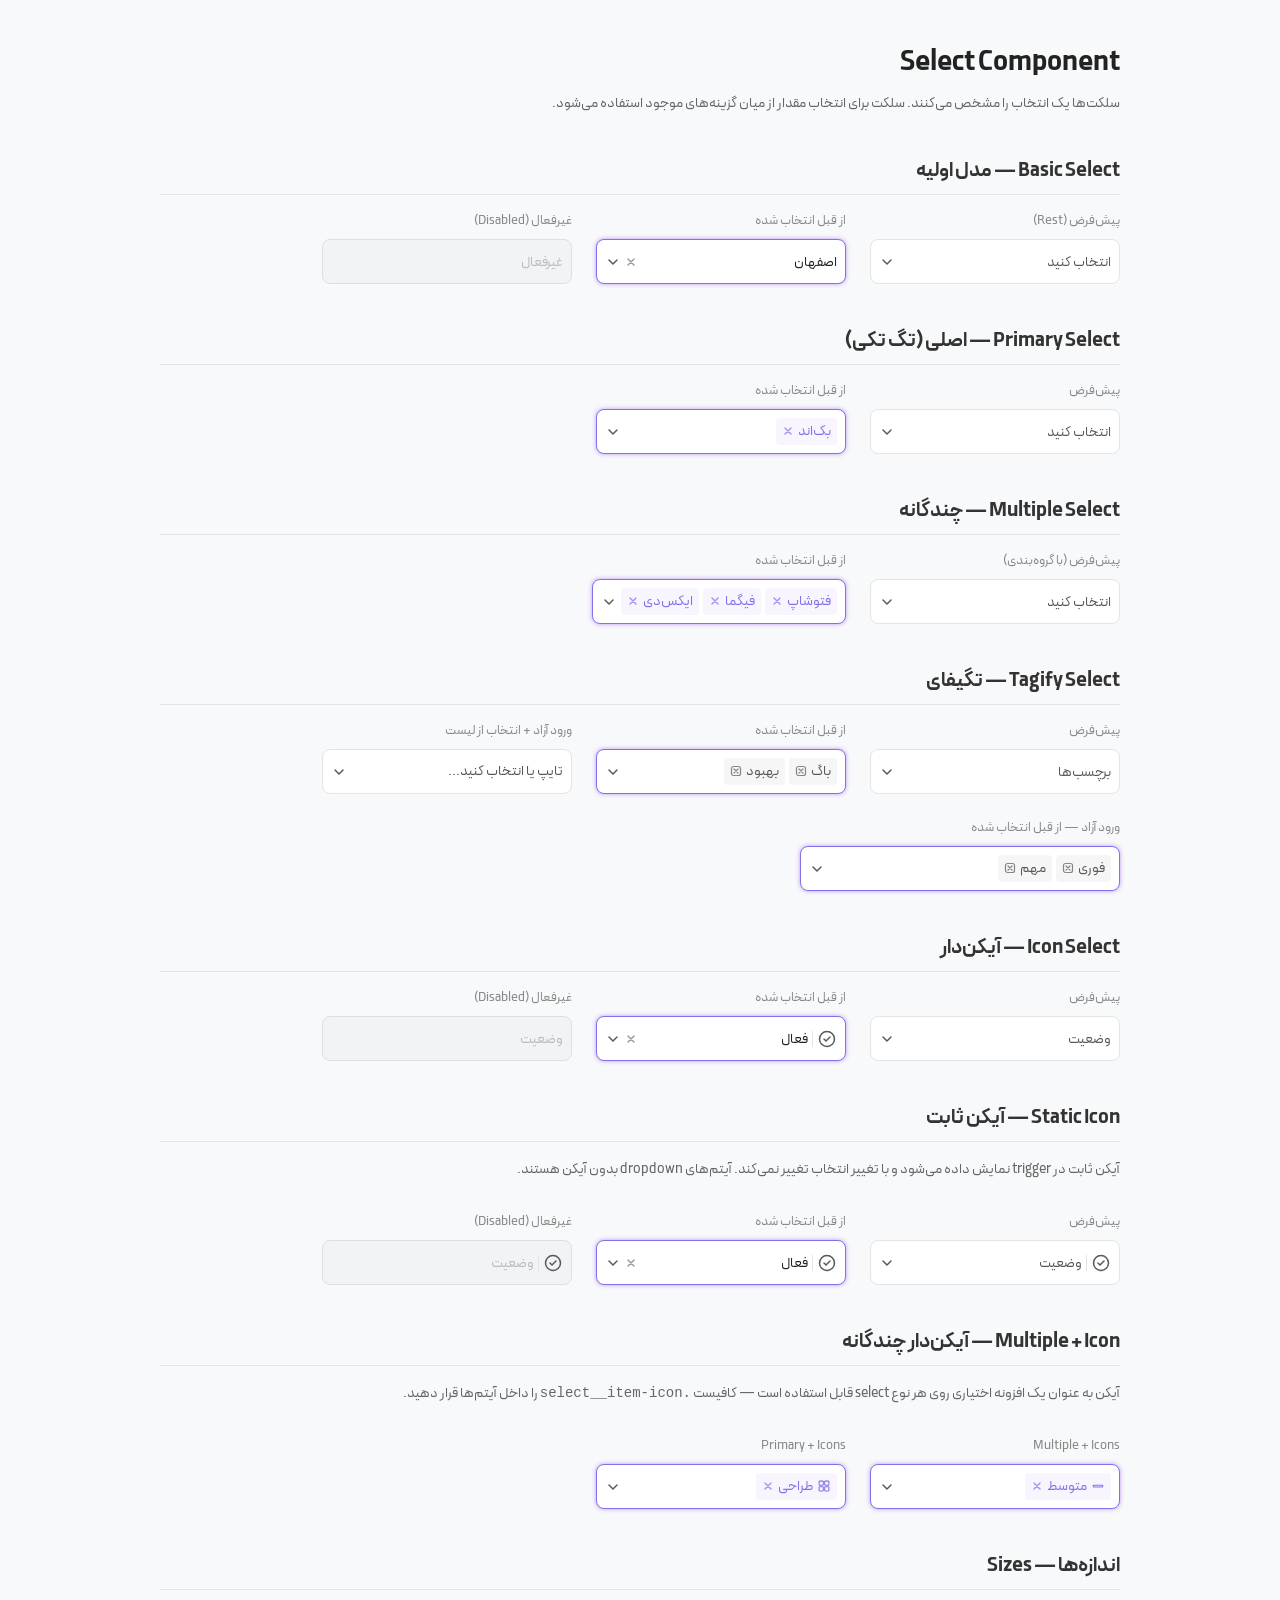
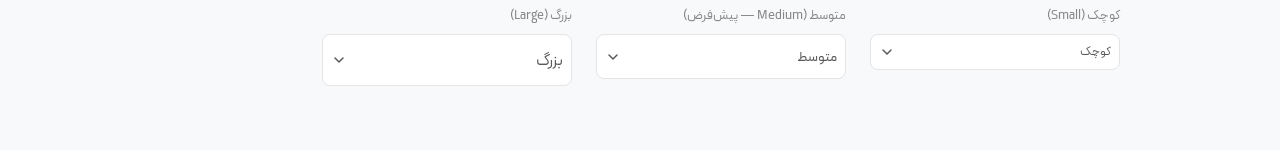
==== commit 1730923e: "feat(select): add icon support as cross-cutting option + responsive - Icons can now be added to any " ====
--- a/components/select/index.html
+++ b/components/select/index.html
@@ -412,6 +412,154 @@
     </div>
 
     <!-- ==========================================
+         Static Trigger Icon (آیکن ثابت در trigger)
+         ========================================== -->
+    <h2>Static Icon — آیکن ثابت</h2>
+    <p class="desc">آیکن ثابت در trigger نمایش داده می‌شود و با تغییر انتخاب تغییر نمی‌کند. آیتم‌های dropdown بدون آیکن هستند.</p>
+
+    <div class="demo-row">
+      <div class="demo-col">
+        <label>پیش‌فرض</label>
+        <div class="select select--icon" data-type="icon" data-placeholder="وضعیت">
+          <input type="hidden" name="status_static" />
+          <button class="select__trigger" type="button">
+            <span class="select__trigger-icon select__trigger-icon--static">
+              <svg viewBox="0 0 20 20" fill="none"><circle cx="10" cy="10" r="7.5" stroke="currentColor" stroke-width="1.5"/><path d="M7 10L9 12L13 8" stroke="currentColor" stroke-width="1.5" stroke-linecap="round" stroke-linejoin="round"/></svg>
+            </span>
+            <span class="select__trigger-divider select__trigger-divider--static"></span>
+            <span class="select__value">وضعیت</span>
+          </button>
+          <div class="select__dropdown">
+            <ul class="select__list" role="listbox">
+              <li class="select__item" data-value="active">فعال</li>
+              <li class="select__item" data-value="inactive">غیرفعال</li>
+              <li class="select__item" data-value="pending">در انتظار</li>
+              <li class="select__item" data-value="archived">آرشیو</li>
+            </ul>
+          </div>
+        </div>
+      </div>
+
+      <div class="demo-col">
+        <label>از قبل انتخاب شده</label>
+        <div class="select select--icon" data-type="icon" data-placeholder="وضعیت">
+          <input type="hidden" name="status_static_preset" />
+          <button class="select__trigger" type="button">
+            <span class="select__trigger-icon select__trigger-icon--static">
+              <svg viewBox="0 0 20 20" fill="none"><circle cx="10" cy="10" r="7.5" stroke="currentColor" stroke-width="1.5"/><path d="M7 10L9 12L13 8" stroke="currentColor" stroke-width="1.5" stroke-linecap="round" stroke-linejoin="round"/></svg>
+            </span>
+            <span class="select__trigger-divider select__trigger-divider--static"></span>
+            <span class="select__value">وضعیت</span>
+          </button>
+          <div class="select__dropdown">
+            <ul class="select__list" role="listbox">
+              <li class="select__item select__item--selected" data-value="active">فعال</li>
+              <li class="select__item" data-value="inactive">غیرفعال</li>
+              <li class="select__item" data-value="pending">در انتظار</li>
+              <li class="select__item" data-value="archived">آرشیو</li>
+            </ul>
+          </div>
+        </div>
+      </div>
+
+      <div class="demo-col">
+        <label>غیرفعال (Disabled)</label>
+        <div class="select select--icon select--disabled" data-type="icon" data-placeholder="وضعیت">
+          <button class="select__trigger" type="button" disabled>
+            <span class="select__trigger-icon select__trigger-icon--static">
+              <svg viewBox="0 0 20 20" fill="none"><circle cx="10" cy="10" r="7.5" stroke="currentColor" stroke-width="1.5"/><path d="M7 10L9 12L13 8" stroke="currentColor" stroke-width="1.5" stroke-linecap="round" stroke-linejoin="round"/></svg>
+            </span>
+            <span class="select__trigger-divider select__trigger-divider--static"></span>
+            <span class="select__value">وضعیت</span>
+          </button>
+          <div class="select__dropdown">
+            <ul class="select__list" role="listbox">
+              <li class="select__item" data-value="active">فعال</li>
+            </ul>
+          </div>
+        </div>
+      </div>
+    </div>
+
+    <!-- ==========================================
+         Icon + Multiple Select
+         ========================================== -->
+    <h2>Multiple + Icon — آیکن‌دار چندگانه</h2>
+    <p class="desc">آیکن به عنوان یک افزونه اختیاری روی هر نوع select قابل استفاده است — کافیست <code>.select__item-icon</code> را داخل آیتم‌ها قرار دهید.</p>
+
+    <div class="demo-row">
+      <div class="demo-col">
+        <label>Multiple + Icons</label>
+        <div class="select select--multiple" data-type="multiple" data-placeholder="اولویت را انتخاب کنید">
+          <input type="hidden" name="priority_multi" />
+          <button class="select__trigger" type="button">
+            <span class="select__value">اولویت را انتخاب کنید</span>
+          </button>
+          <div class="select__dropdown">
+            <ul class="select__list" role="listbox" aria-multiselectable="true">
+              <li class="select__item" data-value="critical">
+                <span class="select__item-icon">
+                  <svg viewBox="0 0 20 20" fill="none"><circle cx="10" cy="10" r="7.5" stroke="currentColor" stroke-width="1.5"/><path d="M10 7V10.5" stroke="currentColor" stroke-width="1.5" stroke-linecap="round"/><circle cx="10" cy="13" r="0.75" fill="currentColor"/></svg>
+                </span>
+                بحرانی
+              </li>
+              <li class="select__item" data-value="high">
+                <span class="select__item-icon">
+                  <svg viewBox="0 0 20 20" fill="none"><path d="M10 3.5L17 16.5H3L10 3.5Z" stroke="currentColor" stroke-width="1.5" stroke-linejoin="round"/></svg>
+                </span>
+                بالا
+              </li>
+              <li class="select__item select__item--selected" data-value="medium">
+                <span class="select__item-icon">
+                  <svg viewBox="0 0 20 20" fill="none"><rect x="3" y="9" width="14" height="2.5" rx="1.25" stroke="currentColor" stroke-width="1.5"/></svg>
+                </span>
+                متوسط
+              </li>
+              <li class="select__item" data-value="low">
+                <span class="select__item-icon">
+                  <svg viewBox="0 0 20 20" fill="none"><path d="M4 8L10 14L16 8" stroke="currentColor" stroke-width="1.5" stroke-linecap="round" stroke-linejoin="round"/></svg>
+                </span>
+                پایین
+              </li>
+            </ul>
+          </div>
+        </div>
+      </div>
+
+      <div class="demo-col">
+        <label>Primary + Icons</label>
+        <div class="select select--primary" data-type="primary" data-placeholder="نوع را انتخاب کنید">
+          <input type="hidden" name="type_primary_icon" />
+          <button class="select__trigger" type="button">
+            <span class="select__value">نوع را انتخاب کنید</span>
+          </button>
+          <div class="select__dropdown">
+            <ul class="select__list" role="listbox">
+              <li class="select__item select__item--selected" data-value="design">
+                <span class="select__item-icon">
+                  <svg viewBox="0 0 20 20" fill="none"><rect x="3" y="3" width="6" height="6" rx="1" stroke="currentColor" stroke-width="1.5"/><rect x="11" y="3" width="6" height="6" rx="1" stroke="currentColor" stroke-width="1.5"/><rect x="3" y="11" width="6" height="6" rx="1" stroke="currentColor" stroke-width="1.5"/><rect x="11" y="11" width="6" height="6" rx="1" stroke="currentColor" stroke-width="1.5"/></svg>
+                </span>
+                طراحی
+              </li>
+              <li class="select__item" data-value="development">
+                <span class="select__item-icon">
+                  <svg viewBox="0 0 20 20" fill="none"><path d="M6 7.5L3 10L6 12.5" stroke="currentColor" stroke-width="1.5" stroke-linecap="round" stroke-linejoin="round"/><path d="M14 7.5L17 10L14 12.5" stroke="currentColor" stroke-width="1.5" stroke-linecap="round" stroke-linejoin="round"/><path d="M12 5L8 15" stroke="currentColor" stroke-width="1.5" stroke-linecap="round"/></svg>
+                </span>
+                توسعه
+              </li>
+              <li class="select__item" data-value="marketing">
+                <span class="select__item-icon">
+                  <svg viewBox="0 0 20 20" fill="none"><path d="M4 14L4 10C4 6.7 6.7 4 10 4C13.3 4 16 6.7 16 10L16 14" stroke="currentColor" stroke-width="1.5" stroke-linecap="round"/><path d="M2 12H6V16H2Z" stroke="currentColor" stroke-width="1.3" stroke-linejoin="round"/><path d="M14 12H18V16H14Z" stroke="currentColor" stroke-width="1.3" stroke-linejoin="round"/></svg>
+                </span>
+                بازاریابی
+              </li>
+            </ul>
+          </div>
+        </div>
+      </div>
+    </div>
+
+    <!-- ==========================================
          Size Variants
          ========================================== -->
     <h2>اندازه‌ها — Sizes</h2>
--- a/components/select/select.css
+++ b/components/select/select.css
@@ -97,7 +97,9 @@
 
 .select {
   position: relative;
-  width: var(--select-width);
+  width: 100%;
+  min-width: 250px;
+  max-width: var(--select-width);
   font-family: var(--typo-font-family);
   box-sizing: border-box;
   direction: rtl;
@@ -503,7 +505,8 @@
   pointer-events: none;
 }
 
-.select--icon .select__item {
+.select--icon .select__item,
+.select--has-icons .select__item {
   display: flex;
   align-items: center;
   gap: 8px;
@@ -527,8 +530,28 @@
 }
 
 .select--icon .select__item--selected .select__item-icon,
-.select--icon .select__item--highlighted .select__item-icon {
+.select--icon .select__item--highlighted .select__item-icon,
+.select--has-icons .select__item--selected .select__item-icon,
+.select--has-icons .select__item--highlighted .select__item-icon {
   color: var(--select-color-accent);
+}
+
+/* آیکن داخل تگ */
+.select__tag-icon {
+  flex-shrink: 0;
+  display: flex;
+  align-items: center;
+  justify-content: center;
+  width: 14px;
+  height: 14px;
+  color: inherit;
+  pointer-events: none;
+}
+
+.select__tag-icon svg,
+.select__tag-icon img {
+  width: 100%;
+  height: 100%;
 }
 
 /* ==========================================
@@ -603,3 +626,21 @@
 .select[dir="ltr"] .select__trigger {
   text-align: left;
 }
+
+/* ==========================================
+   Responsive (واکنش‌گرا)
+   ========================================== */
+
+@media (max-width: 480px) {
+  /* آیتم‌ها: touch target بزرگ‌تر برای لمس راحت‌تر */
+  .select__item {
+    min-height: 40px;
+    display: flex;
+    align-items: center;
+  }
+
+  /* dropdown: ارتفاع کمتر برای صفحه‌های کوچک */
+  .select__list {
+    max-height: 180px;
+  }
+}
